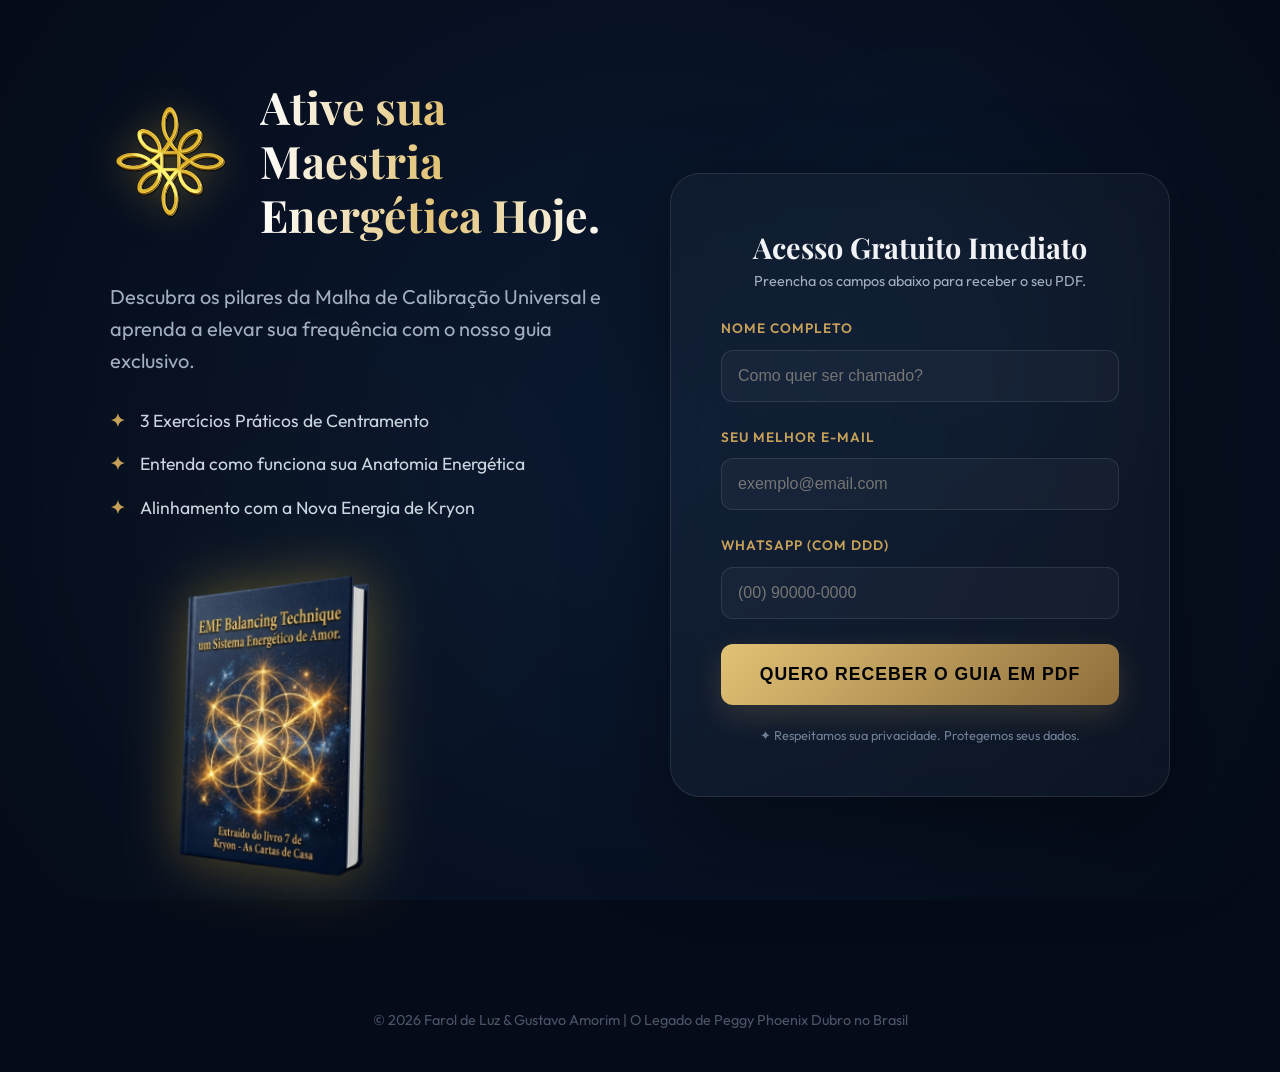
==== index.html @ fcac347b "Finalize Google Sheets integration" ====
<!DOCTYPE html>
<html lang="pt-br">
<head>
    <meta charset="UTF-8">
    <meta name="viewport" content="width=device-width, initial-scale=1.0">
    <title>Baixar Guia Prático de Calibração - Gustavo Amorim</title>
    <link href="https://fonts.googleapis.com/css2?family=Outfit:wght@300;400;600&family=Playfair+Display:wght@700&display=swap" rel="stylesheet">
    <style>
        :root {
            --deep-space: #050b18;
            --accent-gold: #c5a059;
            --gold-light: #e2c275;
            --gold-dark: #8e6d3b;
            --text-light: #f0f2f5;
            --text-muted: #a0aec0;
            --glass: rgba(255, 255, 255, 0.03);
            --glass-border: rgba(255, 255, 255, 0.1);
        }

        * { margin: 0; padding: 0; box-sizing: border-box; }

        body {
            font-family: 'Outfit', sans-serif;
            background-color: var(--deep-space);
            color: var(--text-light);
            line-height: 1.6;
            overflow-x: hidden;
            min-height: 100vh;
        }

        /* Universe Background */
        .universe-bg {
            position: fixed;
            top: 0; left: 0; width: 100%; height: 100%;
            background: radial-gradient(circle at center, #0a1931 0%, #050b18 100%);
            z-index: -2;
        }
        .stars {
            position: absolute;
            top: 0; left: 0; width: 100%; height: 100%;
            background: url('https://www.transparenttextures.com/patterns/stardust.png');
            opacity: 0.3;
            z-index: -1;
        }
        .nebula {
            position: absolute;
            border-radius: 50%;
            filter: blur(80px);
            opacity: 0.15;
            z-index: -1;
        }

        /* Layout */
        .container {
            max-width: 1100px;
            margin: 0 auto;
            padding: 80px 20px;
            display: grid;
            grid-template-columns: 1fr 1fr;
            gap: 60px;
            align-items: center;
            position: relative;
        }

        @media (max-width: 850px) {
            .container { grid-template-columns: 1fr; text-align: center; padding: 40px 20px; }
            .hero-header-split { grid-template-columns: 1fr; text-align: center; justify-items: center; }
        }

        /* Content */
        .hero-header-split {
            display: grid;
            grid-template-columns: 120px 1fr;
            gap: 30px;
            align-items: center;
            margin-bottom: 40px;
        }
        .hero-emblem {
            width: 100%;
            filter: drop-shadow(0 0 20px rgba(212,175,55,0.4));
            animation: pulseSimple 5s ease-in-out infinite;
        }
        @keyframes pulseSimple {
            0%, 100% { transform: scale(1); opacity: 0.8; }
            50% { transform: scale(1.05); opacity: 1; }
        }

        h1 {
            font-family: 'Playfair Display', serif;
            font-size: 2.8rem;
            line-height: 1.2;
            background: linear-gradient(to right, #fff, var(--gold-light), #fff);
            -webkit-background-clip: text;
            background-clip: text;
            -webkit-text-fill-color: transparent;
        }

        .hero-content p {
            font-size: 1.25rem;
            color: var(--text-muted);
            margin-bottom: 30px;
        }

        .benefits {
            margin-bottom: 40px;
            list-style: none;
        }
        .benefits li {
            margin-bottom: 15px;
            display: flex;
            align-items: center;
            font-size: 1.1rem;
            color: #cbd5e0;
        }
        .benefits li::before {
            content: '✦';
            color: var(--accent-gold);
            margin-right: 15px;
            font-weight: bold;
        }

        /* Mockup */
        .mockup-container {
            margin-top: 40px;
            perspective: 1000px;
        }
        .pdf-mockup {
            width: 100%;
            max-width: 320px;
            border-radius: 8px;
            filter: drop-shadow(0 0 30px rgba(212, 175, 55, 0.4));
            transform: rotateY(-15deg) rotateX(5deg);
            transition: all 0.5s ease;
            animation: energy-pulse 4s ease-in-out infinite;
        }
        @keyframes energy-pulse {
            0%, 100% { filter: drop-shadow(0 0 20px rgba(212, 175, 55, 0.3)); }
            50% { filter: drop-shadow(0 0 50px rgba(212, 175, 55, 0.6)); }
        }
        .pdf-mockup:hover {
            transform: rotateY(0deg) rotateX(0deg) scale(1.05);
            box-shadow: 0 40px 80px rgba(0,0,0,0.8);
        }

        /* Glass Form */
        .form-card {
            background: var(--glass);
            backdrop-filter: blur(15px);
            border: 1px solid var(--glass-border);
            padding: 50px;
            border-radius: 30px;
            box-shadow: 0 40px 100px rgba(0,0,0,0.4);
            text-align: center;
        }

        .form-group { margin-bottom: 25px; text-align: left; }
        .form-group label {
            display: block;
            font-size: 0.85rem;
            text-transform: uppercase;
            letter-spacing: 1px;
            margin-bottom: 10px;
            color: var(--accent-gold);
            font-weight: 600;
        }
        .form-group input {
            width: 100%;
            padding: 16px;
            background: rgba(255,255,255,0.03);
            border: 1px solid rgba(255,255,255,0.1);
            border-radius: 12px;
            color: white;
            font-size: 1rem;
            transition: all 0.3s ease;
        }
        .form-group input:focus {
            outline: none;
            border-color: var(--accent-gold);
            background: rgba(255,255,255,0.07);
            box-shadow: 0 0 20px rgba(197, 160, 89, 0.1);
        }

        .btn-submit {
            width: 100%;
            padding: 20px;
            background: linear-gradient(135deg, var(--gold-light) 0%, var(--gold-dark) 100%);
            border: none;
            border-radius: 12px;
            color: #000;
            font-weight: 700;
            font-size: 1.1rem;
            cursor: pointer;
            transition: all 0.3s ease;
            text-transform: uppercase;
            letter-spacing: 1px;
            box-shadow: 0 10px 30px rgba(197, 160, 89, 0.2);
        }
        .btn-submit:hover {
            transform: translateY(-3px);
            box-shadow: 0 15px 40px rgba(197, 160, 89, 0.4);
        }

        .privacy { font-size: 0.8rem; color: #718096; margin-top: 20px; }

        /* Success State */
        #success-message { display: none; }
        #success-message h2 { font-family: 'Playfair Display', serif; color: var(--gold-light); margin-bottom: 20px; }
        .btn-next {
            display: inline-block;
            margin-top: 30px;
            padding: 18px 40px;
            background: transparent;
            border: 1px solid var(--accent-gold);
            color: var(--accent-gold);
            text-decoration: none;
            border-radius: 12px;
            font-weight: 600;
            transition: all 0.3s ease;
        }
        .btn-next:hover { background: var(--accent-gold); color: #000; }

        .footer { text-align: center; padding: 40px; color: #4a5568; font-size: 0.9rem; }

    </style>
</head>
<body>

    <div class="universe-bg">
        <div class="stars"></div>
        <div class="nebula" style="top: 10%; right: 10%; background: rgba(52,152,219,0.2); width: 400px; height: 400px;"></div>
        <div class="nebula" style="bottom: 10%; left: 5%; background: rgba(197,160,89,0.1); width: 500px; height: 500px;"></div>
    </div>

    <div class="container">
        <!-- Esquerda: Conteúdo -->
        <div class="hero-content">
            <div class="hero-header-split">
                <img src="assets/emf_symbol.png" alt="EMF Gold Symbol" class="hero-emblem" />
                <div>
                    <h1>Ative sua Maestria Energética Hoje.</h1>
                </div>
            </div>
            
            <p>Descubra os pilares da Malha de Calibração Universal e aprenda a elevar sua frequência com o nosso guia exclusivo.</p>
            
            <ul class="benefits">
                <li>3 Exercícios Práticos de Centramento</li>
                <li>Entenda como funciona sua Anatomia Energética</li>
                <li>Alinhamento com a Nova Energia de Kryon</li>
            </ul>

            <div class="mockup-container">
                <img src="assets/livro_sem_fundo.png" alt="Guia Prático de Calibração PDF" class="pdf-mockup">
            </div>
        </div>

        <!-- Direita: Formulário -->
        <div class="form-container">
            <div class="form-card" id="form-main">
                <div style="text-align: center; margin-bottom: 25px;">
                    <h2 style="font-family: 'Playfair Display', serif; font-size: 1.8rem;">Acesso Gratuito Imediato</h2>
                    <p style="font-size: 0.9rem; color: #a0aec0;">Preencha os campos abaixo para receber o seu PDF.</p>
                </div>

                <form id="lead-form">
                    <div class="form-group">
                        <label>Nome Completo</label>
                        <input type="text" id="name" placeholder="Como quer ser chamado?" required>
                    </div>
                    <div class="form-group">
                        <label>Seu Melhor E-mail</label>
                        <input type="email" id="email" placeholder="exemplo@email.com" required>
                    </div>
                    <div class="form-group">
                        <label>WhatsApp (com DDD)</label>
                        <input type="tel" id="whatsapp" placeholder="(00) 90000-0000" required>
                    </div>
                    <button type="submit" class="btn-submit">Quero Receber o Guia em PDF</button>
                    <p class="privacy">✦ Respeitamos sua privacidade. Protegemos seus dados.</p>
                </form>
            </div>

            <!-- Mensagem de Sucesso (Invisível por padrão) -->
            <div class="form-card" id="success-message" style="display: none;">
                <div style="font-size: 4rem; color: var(--accent-gold); margin-bottom: 20px;">✓</div>
                <h2>Acesso Liberado!</h2>
                <p>O seu guia já pode ser baixado clicando no botão abaixo.</p>
                <a href="assets/guia_calibracao.pdf" download="Guia_Pratico_de_Calibracao_Gustavo_Amorim.pdf" id="download-btn" class="btn" style="text-decoration: none; display: inline-block; margin: 20px 0; background: var(--accent-gold); color: #000; padding: 15px 30px; border-radius: 8px; font-weight: bold;">BAIXAR GUIA AGORA (PDF)</a>
                <p style="margin-top: 15px; font-size: 0.95rem;">Enquanto isso, que tal dar o próximo passo e dominar a técnica completa?</p>
                <a href="ucl/" class="btn-next">Ver Workshop UCL ➔</a>
            </div>
        </div>
    </div>

    <div class="footer">
        © 2026 Farol de Luz & Gustavo Amorim | O Legado de Peggy Phoenix Dubro no Brasil
    </div>

    <script>
        // Criar estrelas animadas
        function createStars() {
            const container = document.getElementById('stars');
            const count = 100;
            for (let i = 0; i < count; i++) {
                const star = document.createElement('div');
                star.className = 'star';
                const x = Math.random() * 100;
                const y = Math.random() * 100;
                const size = Math.random() * 2 + 1;
                const duration = Math.random() * 3 + 2;
                
                star.style.left = `${x}%`;
                star.style.top = `${y}%`;
                star.style.width = `${size}px`;
                star.style.height = `${size}px`;
                star.style.setProperty('--duration', `${duration}s`);
                
                container.appendChild(star);
            }
        }

        // Form Submission
        document.getElementById('lead-form').addEventListener('submit', function(e) {
            e.preventDefault();
            
            const btn = e.target.querySelector('button');
            const originalBtnText = btn.innerText;
            btn.innerText = "ENVIANDO...";
            btn.disabled = true;

            const formData = new URLSearchParams();
            formData.append('nome', document.getElementById('name').value);
            formData.append('email', document.getElementById('email').value);
            formData.append('whats', document.getElementById('whatsapp').value);

            // URL do Google Apps Script
            const scriptURL = 'https://script.google.com/macros/s/AKfycbzi5kIhYzQNWOEJxhrJYZYbL08KIF4GAg794by-AlwsBcdCmIpJhNYQO2aig_7FtdKaBw/exec';

            fetch(scriptURL, {
                method: 'POST',
                mode: 'no-cors', // Necessário para Google Apps Script
                headers: {
                    'Content-Type': 'application/x-www-form-urlencoded'
                },
                body: formData.toString()
            })
            .then(() => {
                // Sucesso
                document.getElementById('form-main').style.display = 'none';
                document.getElementById('success-message').style.display = 'block';
                
                // Disparar download automático
                const downloadBtn = document.getElementById('download-btn');
                downloadBtn.click();
            })
            .catch(error => {
                console.error('Erro!', error.message);
                btn.innerText = "ERRO AO ENVIAR. TENTE NOVAMENTE.";
                btn.disabled = false;
                setTimeout(() => { btn.innerText = originalBtnText; }, 3000);
            });
        });

        createStars();
    </script>
</body>
</html>
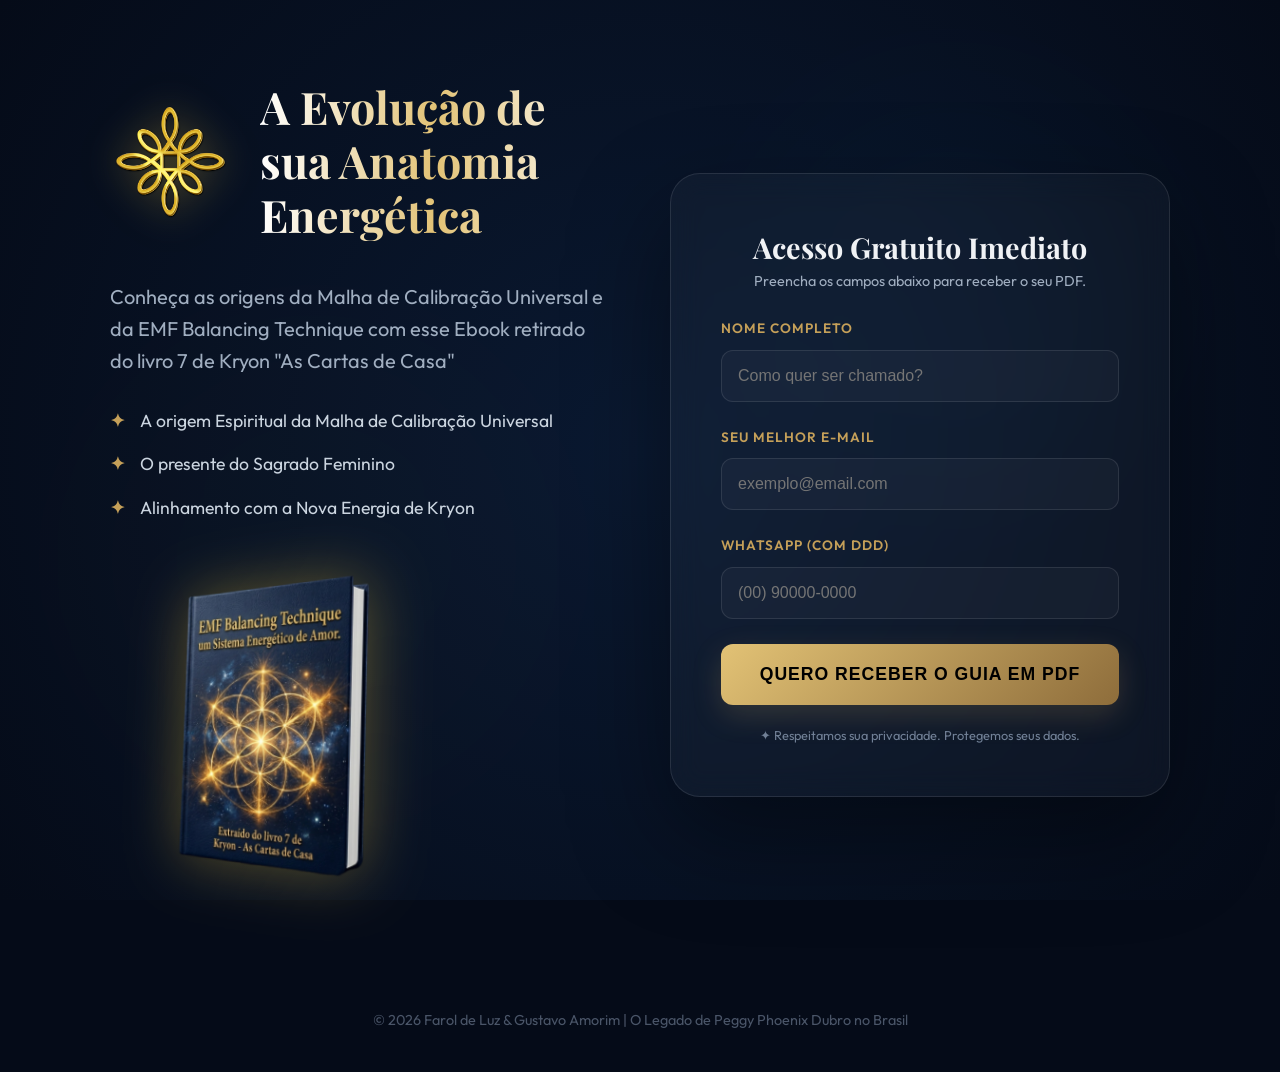
==== commit 7829cabb: "Correct copy on lead magnet page to match original text" ====
--- a/index.html
+++ b/index.html
@@ -237,15 +237,15 @@
             <div class="hero-header-split">
                 <img src="assets/emf_symbol.png" alt="EMF Gold Symbol" class="hero-emblem" />
                 <div>
-                    <h1>Ative sua Maestria Energética Hoje.</h1>
+                    <h1>A Evolução de sua Anatomia Energética</h1>
                 </div>
             </div>
             
-            <p>Descubra os pilares da Malha de Calibração Universal e aprenda a elevar sua frequência com o nosso guia exclusivo.</p>
+            <p>Conheça as origens da Malha de Calibração Universal e da EMF Balancing Technique com esse Ebook retirado do livro 7 de Kryon "As Cartas de Casa"</p>
             
             <ul class="benefits">
-                <li>3 Exercícios Práticos de Centramento</li>
-                <li>Entenda como funciona sua Anatomia Energética</li>
+                <li>A origem Espiritual da Malha de Calibração Universal</li>
+                <li>O presente do Sagrado Feminino</li>
                 <li>Alinhamento com a Nova Energia de Kryon</li>
             </ul>
 
@@ -334,7 +334,7 @@
             formData.append('whats', document.getElementById('whatsapp').value);
 
             // URL do Google Apps Script
-            const scriptURL = 'https://script.google.com/macros/s/AKfycbzi5kIhYzQNWOEJxhrJYZYbL08KIF4GAg794by-AlwsBcdCmIpJhNYQO2aig_7FtdKaBw/exec';
+            const scriptURL = 'https://script.google.com/macros/s/AKfycbyDJ3ewKI9rmxvI6hHsNDpYmdTwLRUgoAFDUu4y6iGHGPeRkOji1tq4alja8kN1z91gZA/exec';
 
             fetch(scriptURL, {
                 method: 'POST',
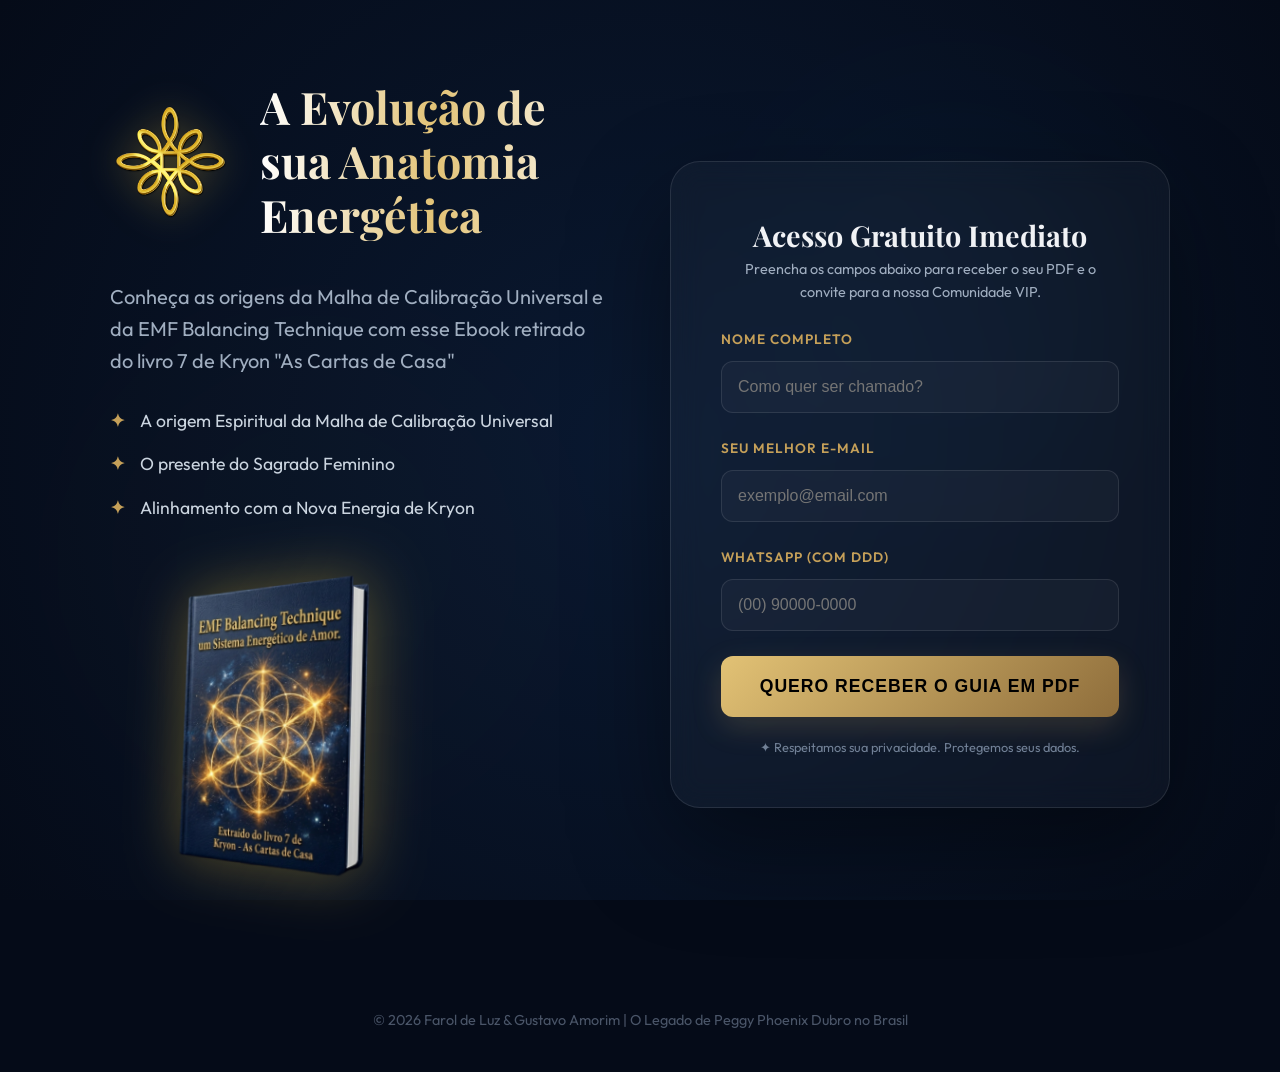
==== commit e2c4c5c1: "Add Caxias do Sul course landing page (/cds)" ====
--- a/index.html
+++ b/index.html
@@ -259,7 +259,7 @@
             <div class="form-card" id="form-main">
                 <div style="text-align: center; margin-bottom: 25px;">
                     <h2 style="font-family: 'Playfair Display', serif; font-size: 1.8rem;">Acesso Gratuito Imediato</h2>
-                    <p style="font-size: 0.9rem; color: #a0aec0;">Preencha os campos abaixo para receber o seu PDF.</p>
+                    <p style="font-size: 0.9rem; color: #a0aec0;">Preencha os campos abaixo para receber o seu PDF e o convite para a nossa Comunidade VIP.</p>
                 </div>
 
                 <form id="lead-form">
@@ -345,13 +345,8 @@
                 body: formData.toString()
             })
             .then(() => {
-                // Sucesso
-                document.getElementById('form-main').style.display = 'none';
-                document.getElementById('success-message').style.display = 'block';
-                
-                // Disparar download automático
-                const downloadBtn = document.getElementById('download-btn');
-                downloadBtn.click();
+                // Redirecionamento para o Upsell
+                window.location.href = 'obrigado.html';
             })
             .catch(error => {
                 console.error('Erro!', error.message);
